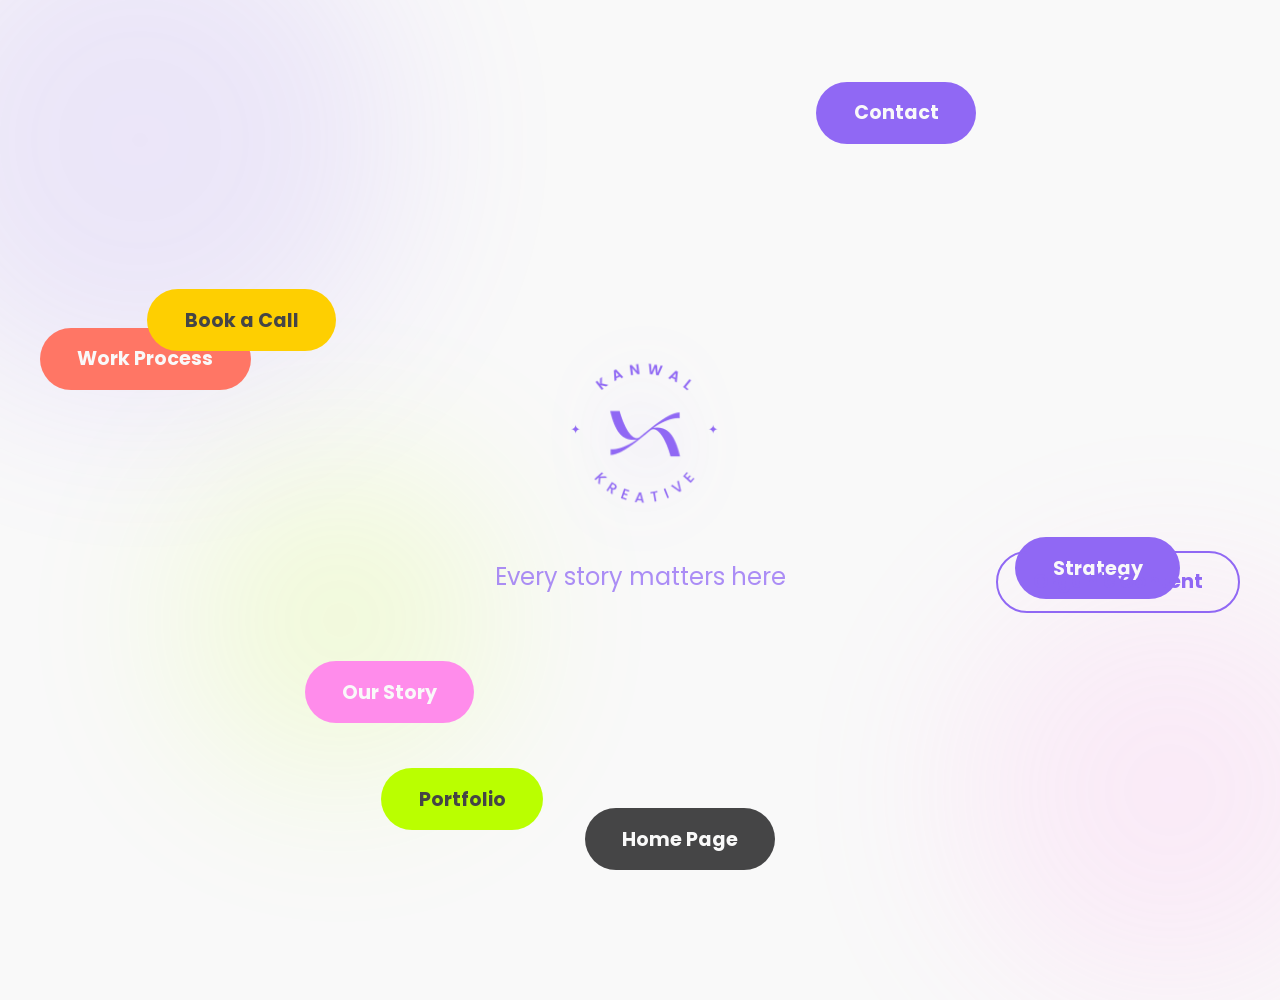
==== index.html @ f3fbecb1 "index.html" ====
<!DOCTYPE html>
<html lang="en">
<head>
  <meta charset="UTF-8" />
  <meta name="viewport" content="width=device-width, initial-scale=1.0" />
  <title>Kanwalkreative</title>
  <link rel="icon" type="image/svg+xml" href="kanwal favicon.svg">
  <link href="https://fonts.googleapis.com/css2?family=Poppins:wght@300;400;500;600&display=swap" rel="stylesheet" />
  <link rel="stylesheet" href="landing.css">
</head>
<body>

<div class="scene">
  <div class="bg-blob bg-blob-1"></div>
  <div class="bg-blob bg-blob-2"></div>
  <div class="bg-blob bg-blob-3"></div>

  <div class="center-logo">
    <img src="indexpagelogo.png" alt="Kanwalkreative" />
    <p class="tagline">Every story matters here</p>
  </div>

  <a href="strategy.html"     class="btn btn-purple"  id="btn1">Strategy</a>
  <a href="homepage.html"     class="btn btn-outline" id="btn2">Organic Content</a>
  <a href="portfolio.html"    class="btn btn-green"   id="btn3">Portfolio</a>
  <a href="story.html"        class="btn btn-pink"    id="btn4">Our Story</a>
  <a href="work-process.html" class="btn btn-orange"  id="btn5">Work Process</a>
  <a href="book-a-call.html"  class="btn btn-yellow"  id="btn6">Book a Call</a>
  <a href="homepage.html"     class="btn btn-dark"    id="btn7">Home Page</a>
  <a href="contact.html"      class="btn btn-purple"  id="btn8">Contact</a>
</div>

<script>
  const btns = Array.from(document.querySelectorAll('.btn'));
  const MIN_DIST = 130;

  const configs = [
    { rx: 0.38, ry: 0.38, speed:  0.00030, angle: 0.00 },
    { rx: 0.42, ry: 0.32, speed: -0.00026, angle: 0.78 },
    { rx: 0.36, ry: 0.42, speed:  0.00034, angle: 1.57 },
    { rx: 0.44, ry: 0.30, speed: -0.00028, angle: 2.36 },
    { rx: 0.40, ry: 0.40, speed:  0.00022, angle: 3.14 },
    { rx: 0.34, ry: 0.36, speed: -0.00032, angle: 3.93 },
    { rx: 0.46, ry: 0.34, speed:  0.00024, angle: 4.71 },
    { rx: 0.38, ry: 0.44, speed: -0.00020, angle: 5.50 },
  ];

  let lastTime = null;

  function getPos(i, w, h) {
    const cfg = configs[i];
    return {
      x: w / 2 + (w * cfg.rx) * Math.cos(cfg.angle) - btns[i].offsetWidth  / 2,
      y: h / 2 + (h * cfg.ry) * Math.sin(cfg.angle) - btns[i].offsetHeight / 2,
    };
  }

  function clamp(val, min, max) { return Math.max(min, Math.min(max, val)); }

  function animate(ts) {
    if (!lastTime) lastTime = ts;
    const dt = Math.min(ts - lastTime, 32);
    lastTime = ts;

    const w = window.innerWidth;
    const h = window.innerHeight;

    configs.forEach((c, i) => { c.angle += c.speed * dt; });

    const positions = configs.map((_, i) => getPos(i, w, h));
// Fix Home Page button at bottom center
const homeBtn = document.getElementById('btn7');
homeBtn.style.position = 'fixed';
homeBtn.style.left = 'calc(50% - ' + (homeBtn.offsetWidth/2 - 40) + 'px)';
homeBtn.style.top = 'auto';
homeBtn.style.bottom = '30px';
homeBtn.style.transform = 'none';
    btns.forEach((btn, i) => {
  if (i === 6) return;
      const x = clamp(positions[i].x, 8, w - btn.offsetWidth  - 8);
      const y = clamp(positions[i].y, 8, h - btn.offsetHeight - 8);
      btn.style.left = x + 'px';
      btn.style.top  = y + 'px';
    });

    requestAnimationFrame(animate);
  }

  requestAnimationFrame(animate);
</script>

</body>
</html>
---- landing.css ----
@font-face {
  font-family: 'Famog';
  src: url('famogdemoregular-q2mov.otf') format('opentype');
}
@font-face {
  font-family: 'Beautifully';
  src: url('Beautiful-BF67a07d54ccbeb.otf') format('opentype');
}

*, *::before, *::after { box-sizing: border-box; margin: 0; padding: 0; }

body {
  font-family: 'Poppins', sans-serif;
  background: #f9f9f9;
  width: 100vw;
  height: 100vh;
  overflow: hidden;
}

/* ── Scene ── */
.scene {
  position: relative;
  width: 100vw;
  height: 100vh;
  display: flex;
  align-items: center;
  justify-content: center;
}

/* ── Background blobs ── */
.bg-blob {
  position: absolute;
  border-radius: 50%;
  filter: blur(90px);
  opacity: 0.13;
  pointer-events: none;
  z-index: 0;
}
.bg-blob-1 {
  width: 520px; height: 520px;
  background: #9068f4;
  top: -120px; left: -120px;
  animation: driftA 14s ease-in-out infinite;
}
.bg-blob-2 {
  width: 420px; height: 420px;
  background: #ff8ceb;
  bottom: -100px; right: -100px;
  animation: driftB 17s ease-in-out infinite;
}
.bg-blob-3 {
  width: 320px; height: 320px;
  background: #baff00;
  bottom: 120px; left: 180px;
  animation: driftA 11s ease-in-out infinite reverse;
}

@keyframes driftA {
  0%,100% { transform: translate(0, 0); }
  50%      { transform: translate(40px, 30px); }
}
@keyframes driftB {
  0%,100% { transform: translate(0, 0); }
  50%      { transform: translate(-30px, 40px); }
}

/* ── Center logo ── */
.center-logo {
  position: absolute;
  z-index: 10;
  text-align: center;
  animation: popIn 0.9s cubic-bezier(0.34,1.56,0.64,1) forwards;
  pointer-events: none;
  display: flex;
  flex-direction: column;
  align-items: center;
  left: 50%;
  top: 50%;
  transform: translate(-50%, -50%);
}
.center-logo img {
  width: 250px;
  filter: drop-shadow(0 8px 28px rgba(144,104,244,0.28));
}
.tagline {
  font-family: 'Poppins', sans-serif;
  font-size: 1.5rem;
  color: #9068f4;
  margin-top: 0.2rem;
  opacity: 0.75;
  overflow: hidden;
  white-space: nowrap;
  width: 0;
  border-right: none;
  animation: typewriter 2.5s steps(25) 0.5s forwards, blink 0.7s step-end 0.5s 4;
}

@keyframes typewriter {
  from { width: 0; }
  to   { width: 100%; }
}

@keyframes blink {
  0%,100% { border-color: #9068f4; }
  50%      { border-color: transparent; }
}

/* ── Floating buttons ── */
.btn {
  position: absolute;
  text-decoration: none;
  font-family: 'Poppins', sans-serif;
  font-size: 1.2rem;
  font-weight: 700;
  padding: 0.9rem 2.2rem;
  border-radius: 100px;
  border: 2px solid transparent;
  cursor: pointer;
  white-space: nowrap;
  z-index: 5;
  transition: transform 0.25s, box-shadow 0.25s;
  animation: fadeUp 0.8s ease forwards;
  opacity: 0;
}
.btn:hover {
  transform: scale(1.15) !important;
  box-shadow: 0 8px 28px rgba(144,104,244,0.4);
  z-index: 20;
}

/* Staggered fade-in */
#btn1 { animation-delay: 0.1s; }
#btn2 { animation-delay: 0.2s; }
#btn3 { animation-delay: 0.3s; }
#btn4 { animation-delay: 0.4s; }
#btn5 { animation-delay: 0.5s; }
#btn6 { animation-delay: 0.6s; }
#btn7 { animation-delay: 0.7s; }
#btn8 { animation-delay: 0.8s; }

@keyframes fadeUp {
  from { opacity: 0; transform: translateY(16px); }
  to   { opacity: 1; transform: translateY(0);    }
}

/* ── Button colour variants ── */
.btn-purple  { background: #9068f4; color: #f9f9f9; }
.btn-outline { background: transparent; border-color: #9068f4; color: #9068f4; }
.btn-green   { background: #baff00; color: #454546; }
.btn-pink    { background: #ff8ceb; color: #f9f9f9; }
.btn-orange  { background: #ff7665; color: #f9f9f9; }
.btn-yellow  { background: #fecf01; color: #454546; }
.btn-dark    { background: #454546; color: #f9f9f9; }
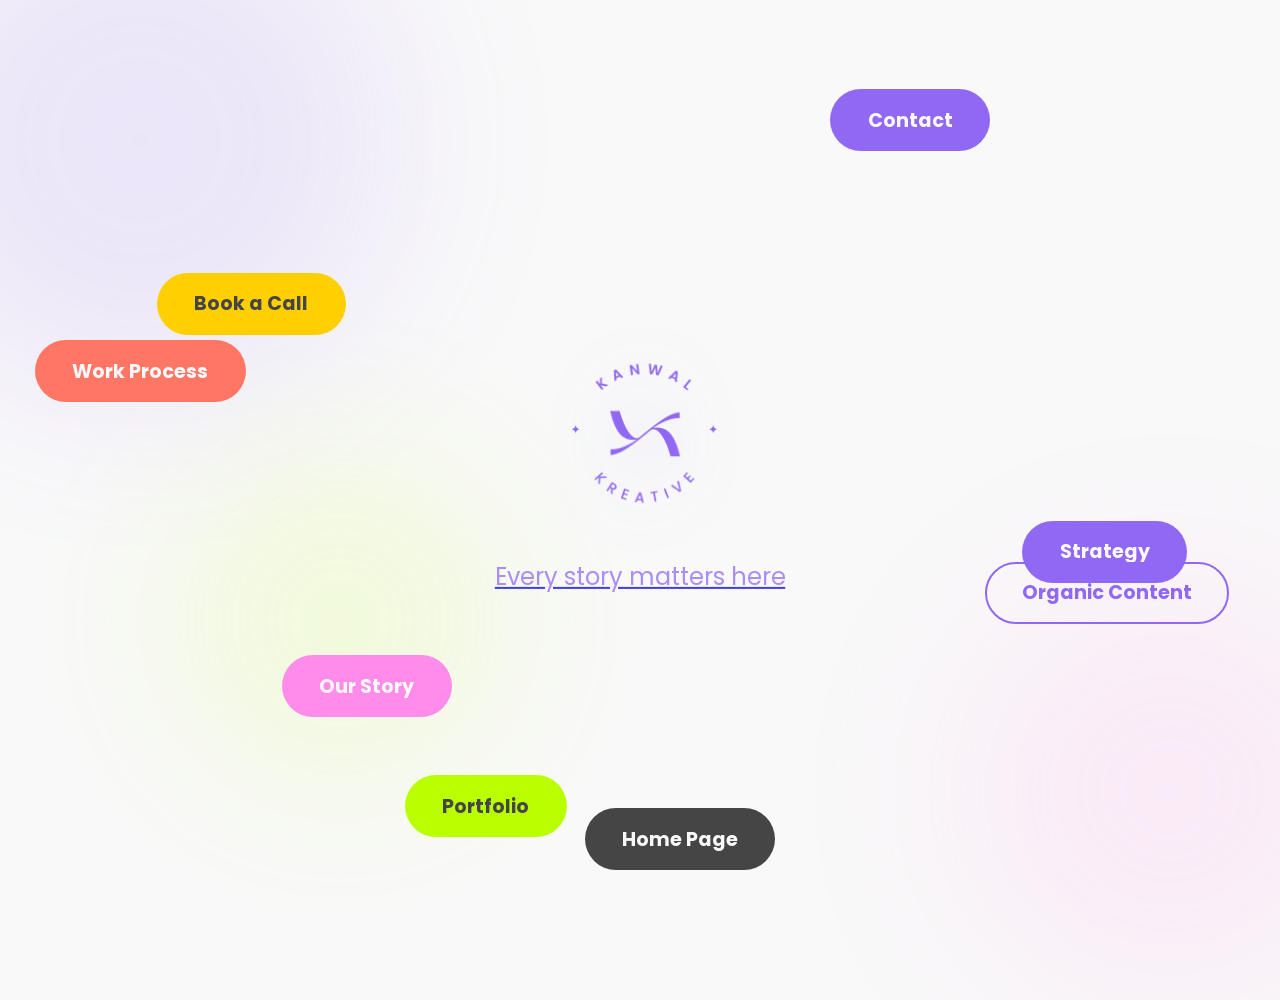
==== commit 17f1a6bc: "index.html" ====
--- a/index.html
+++ b/index.html
@@ -15,7 +15,7 @@
   <div class="bg-blob bg-blob-2"></div>
   <div class="bg-blob bg-blob-3"></div>
 
-  <div class="center-logo">
+  <a href="homepage.html" class="center-logo">
     <img src="indexpagelogo.png" alt="Kanwalkreative" />
     <p class="tagline">Every story matters here</p>
   </div>
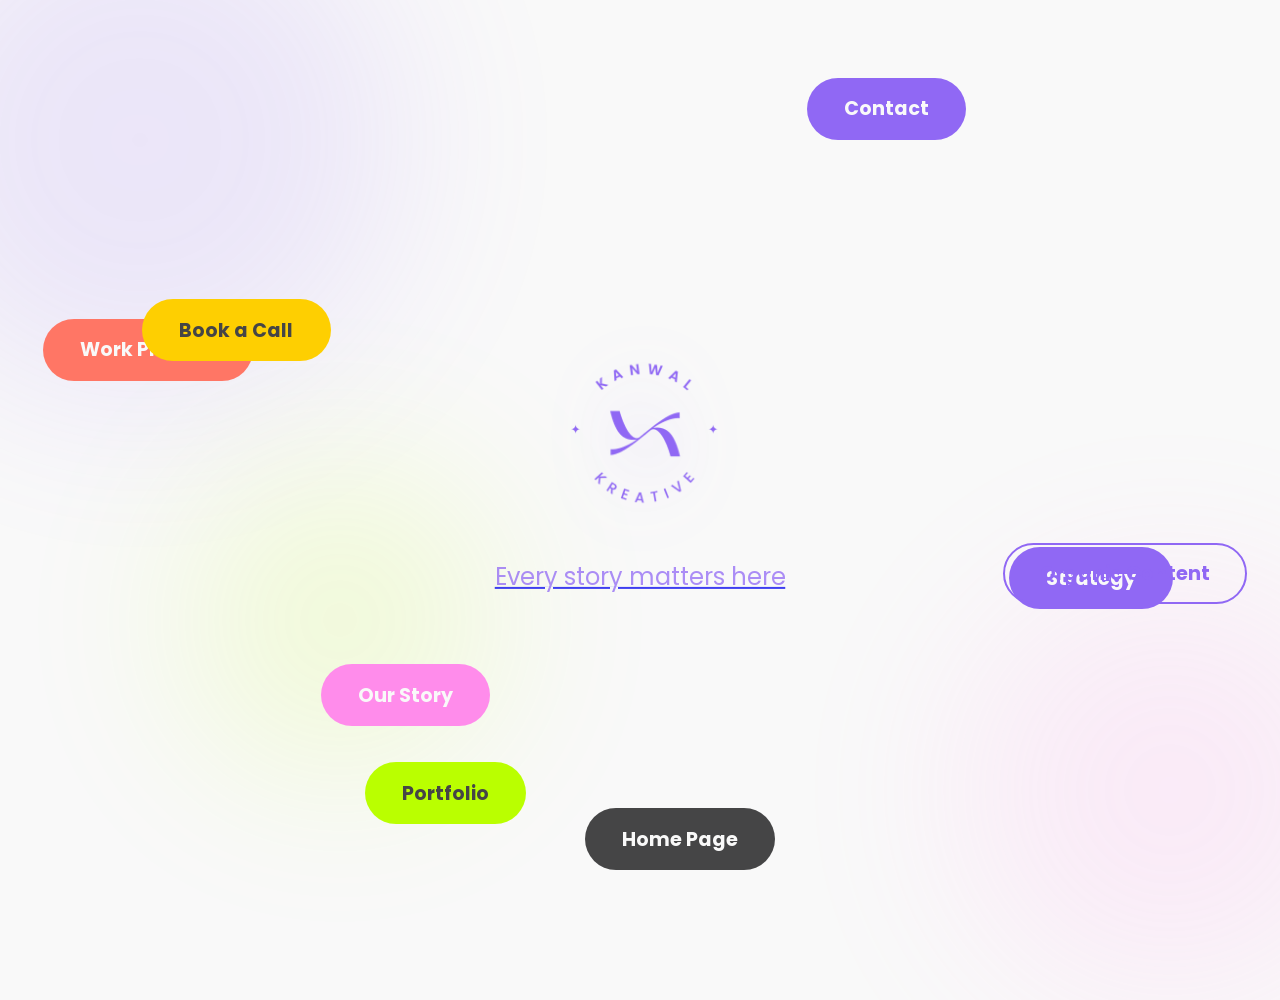
==== commit f0516dc5: "index.html" ====
--- a/index.html
+++ b/index.html
@@ -16,9 +16,9 @@
   <div class="bg-blob bg-blob-3"></div>
 
   <a href="homepage.html" class="center-logo">
-    <img src="indexpagelogo.png" alt="Kanwalkreative" />
-    <p class="tagline">Every story matters here</p>
-  </div>
+  <img src="indexpagelogo.png" alt="Kanwalkreative" />
+  <p class="tagline">Every story matters here</p>
+</a>
 
   <a href="strategy.html"     class="btn btn-purple"  id="btn1">Strategy</a>
   <a href="homepage.html"     class="btn btn-outline" id="btn2">Organic Content</a>
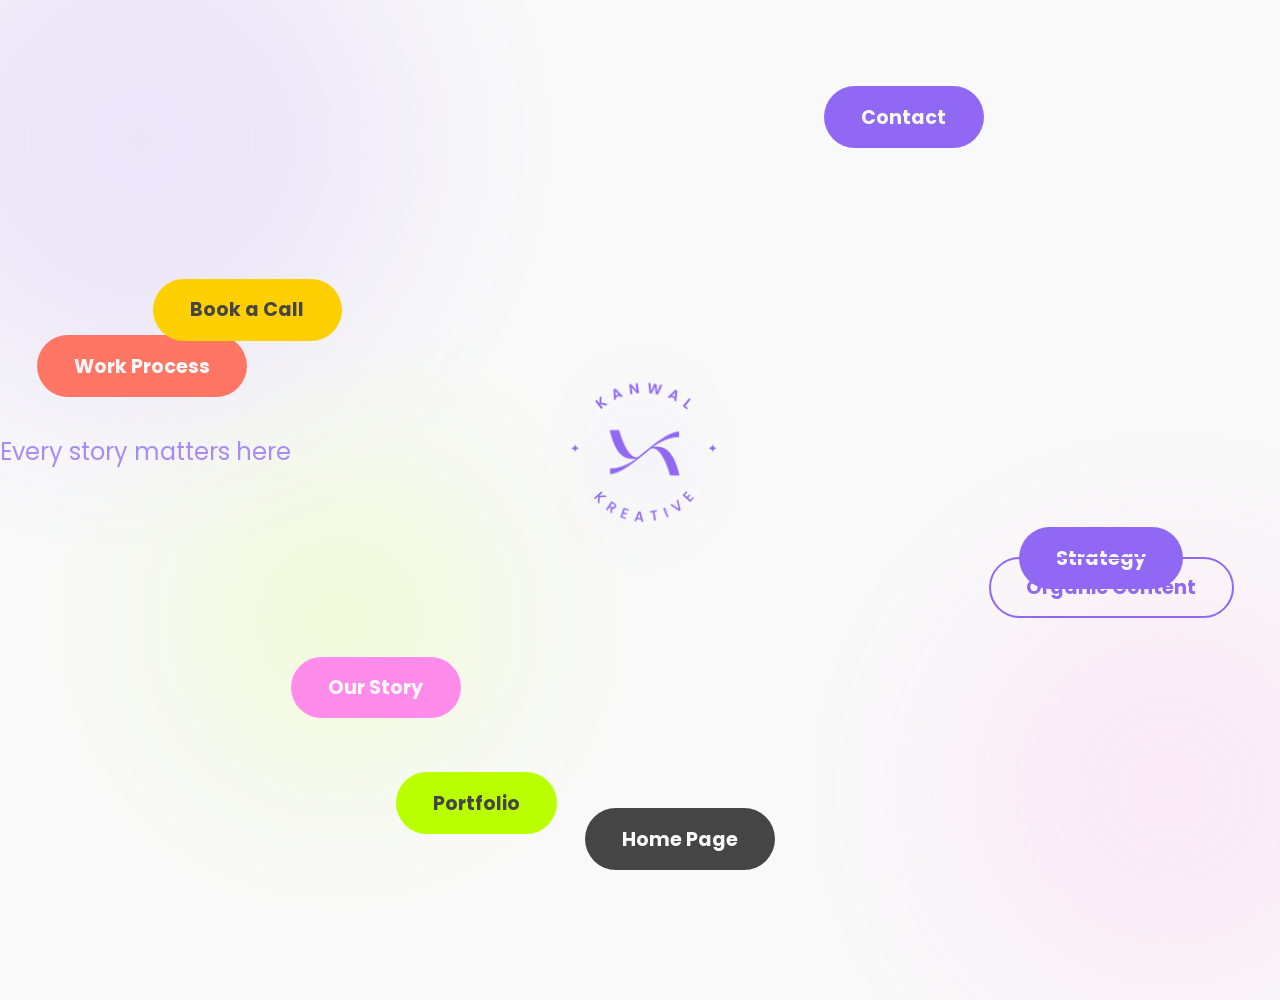
==== commit 98e32121: "index.html" ====
--- a/index.html
+++ b/index.html
@@ -17,9 +17,8 @@
 
   <a href="homepage.html" class="center-logo">
   <img src="indexpagelogo.png" alt="Kanwalkreative" />
+</a>
   <p class="tagline">Every story matters here</p>
-</a>
-
   <a href="strategy.html"     class="btn btn-purple"  id="btn1">Strategy</a>
   <a href="homepage.html"     class="btn btn-outline" id="btn2">Organic Content</a>
   <a href="portfolio.html"    class="btn btn-green"   id="btn3">Portfolio</a>
--- a/landing.css
+++ b/landing.css
@@ -92,6 +92,7 @@
   white-space: nowrap;
   width: 0;
   border-right: none;
+  text-decoration: none;
   animation: typewriter 2.5s steps(25) 0.5s forwards, blink 0.7s step-end 0.5s 4;
 }
 
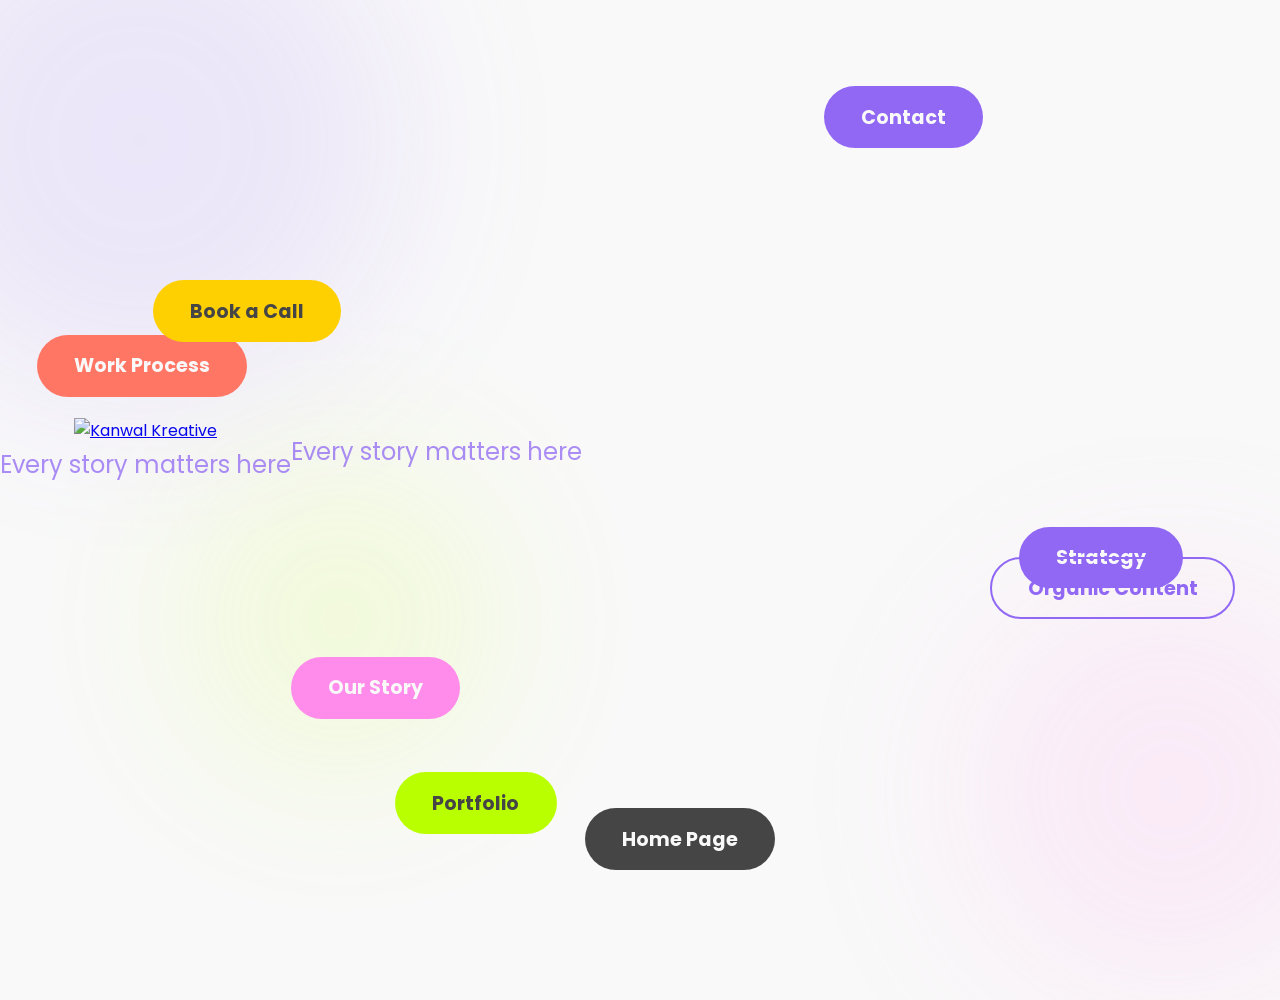
==== commit e8ecddd7: "index.html" ====
--- a/index.html
+++ b/index.html
@@ -15,9 +15,15 @@
   <div class="bg-blob bg-blob-2"></div>
   <div class="bg-blob bg-blob-3"></div>
 
-  <a href="homepage.html" class="center-logo">
-  <img src="indexpagelogo.png" alt="Kanwalkreative" />
-</a>
+  <div style="display: flex; flex-direction: column; align-items: center;">
+  
+  <a href="/">
+    <img src="your-logo.png" alt="Kanwal Kreative" />
+  </a>
+
+  <p class="tagline">Every story matters here</p>
+
+</div>
   <p class="tagline">Every story matters here</p>
   <a href="strategy.html"     class="btn btn-purple"  id="btn1">Strategy</a>
   <a href="homepage.html"     class="btn btn-outline" id="btn2">Organic Content</a>
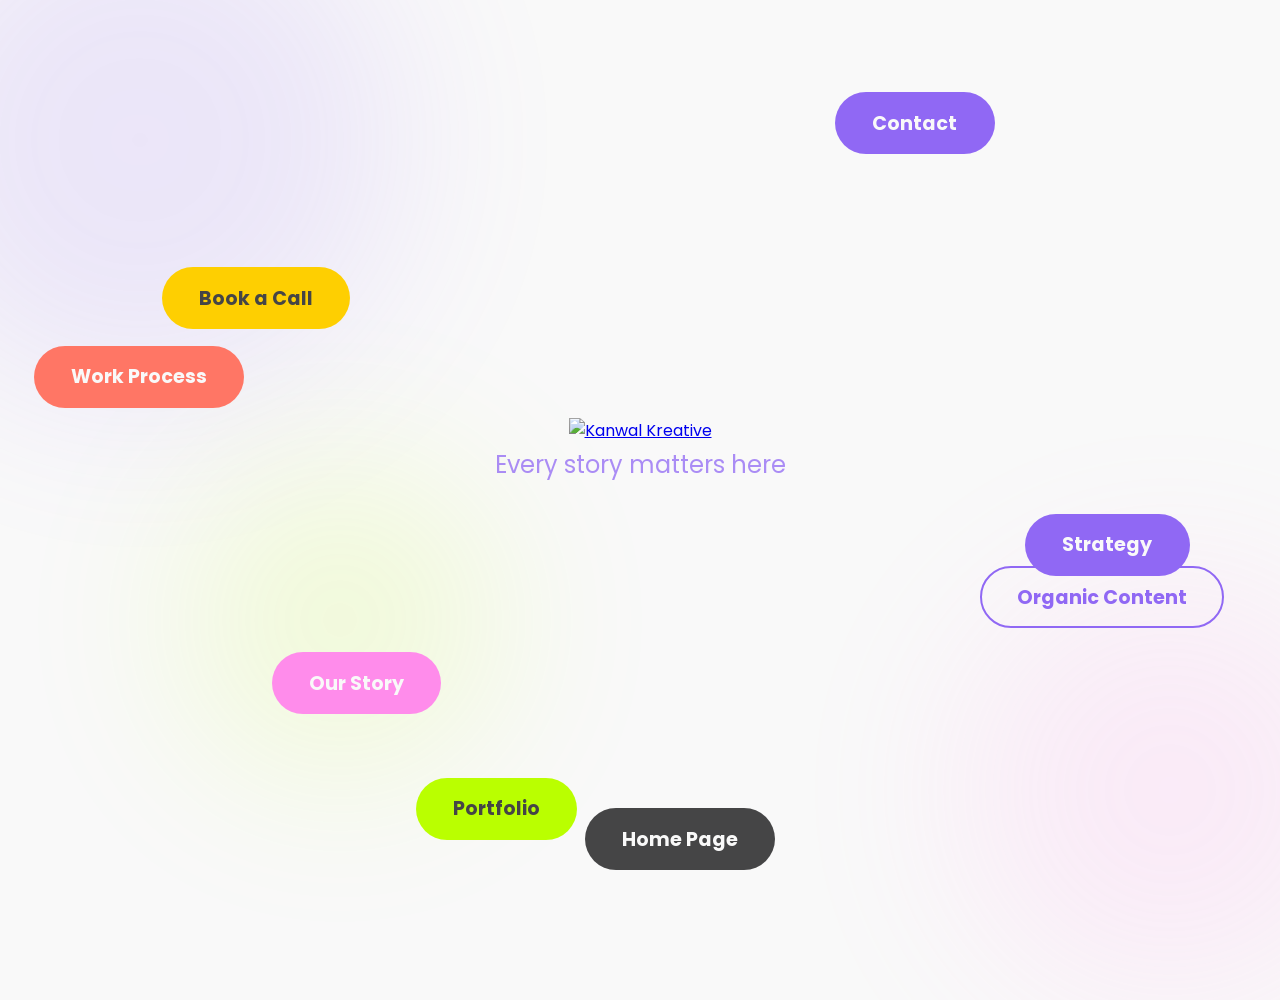
==== commit ffdc977e: "index.html" ====
--- a/index.html
+++ b/index.html
@@ -16,15 +16,11 @@
   <div class="bg-blob bg-blob-3"></div>
 
   <div style="display: flex; flex-direction: column; align-items: center;">
-  
   <a href="/">
     <img src="your-logo.png" alt="Kanwal Kreative" />
   </a>
-
-  <p class="tagline">Every story matters here</p>
-
+    <p class="tagline">Every story matters here</p>
 </div>
-  <p class="tagline">Every story matters here</p>
   <a href="strategy.html"     class="btn btn-purple"  id="btn1">Strategy</a>
   <a href="homepage.html"     class="btn btn-outline" id="btn2">Organic Content</a>
   <a href="portfolio.html"    class="btn btn-green"   id="btn3">Portfolio</a>
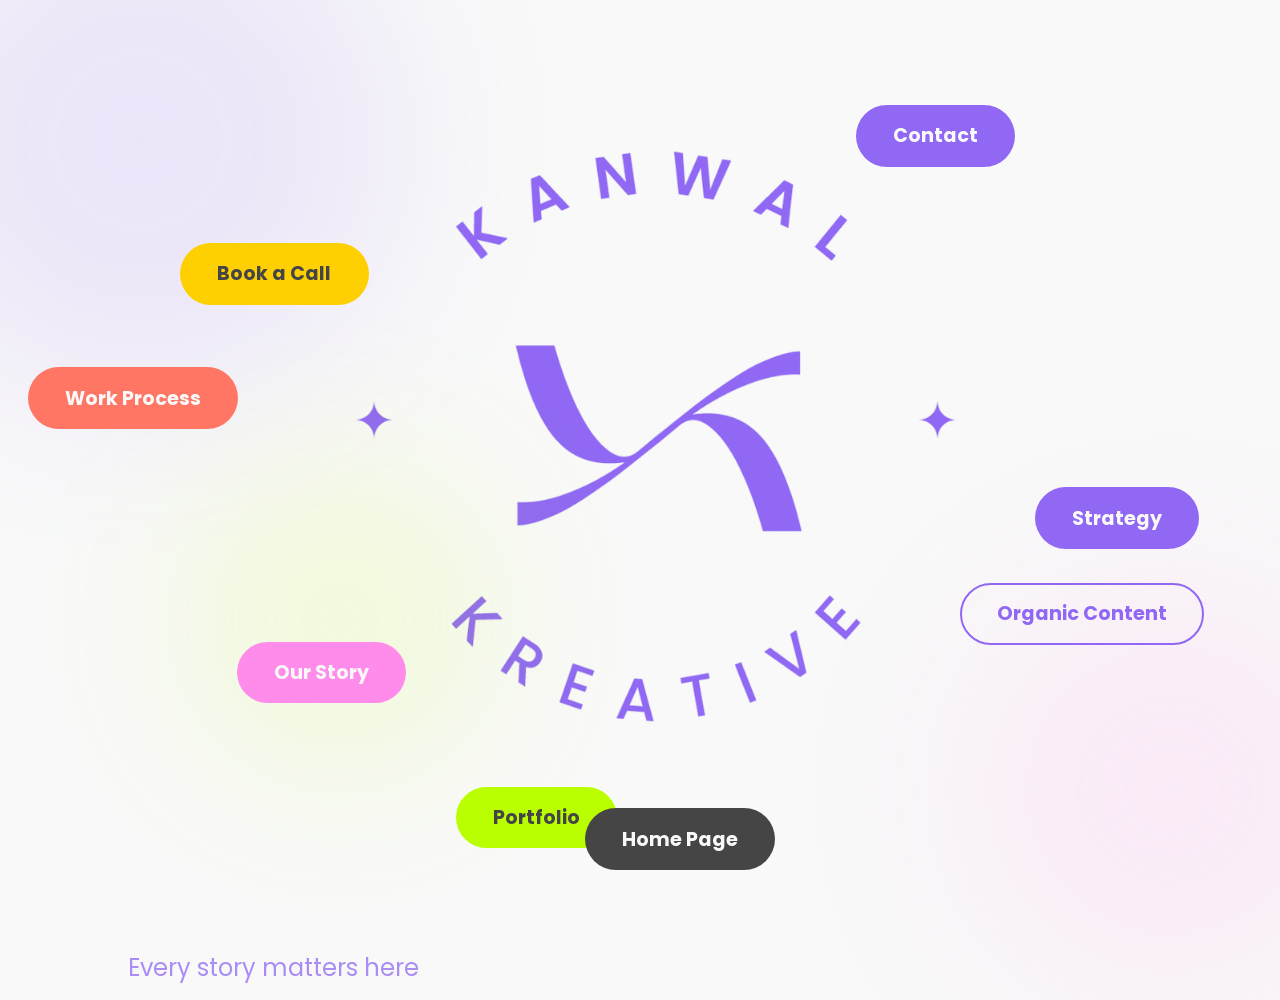
==== commit 14e9ab1d: "index.html" ====
--- a/index.html
+++ b/index.html
@@ -17,7 +17,7 @@
 
   <div style="display: flex; flex-direction: column; align-items: center;">
   <a href="/">
-    <img src="your-logo.png" alt="Kanwal Kreative" />
+    <img src="indexpagelogo.png" alt="Kanwal Kreative" />
   </a>
     <p class="tagline">Every story matters here</p>
 </div>
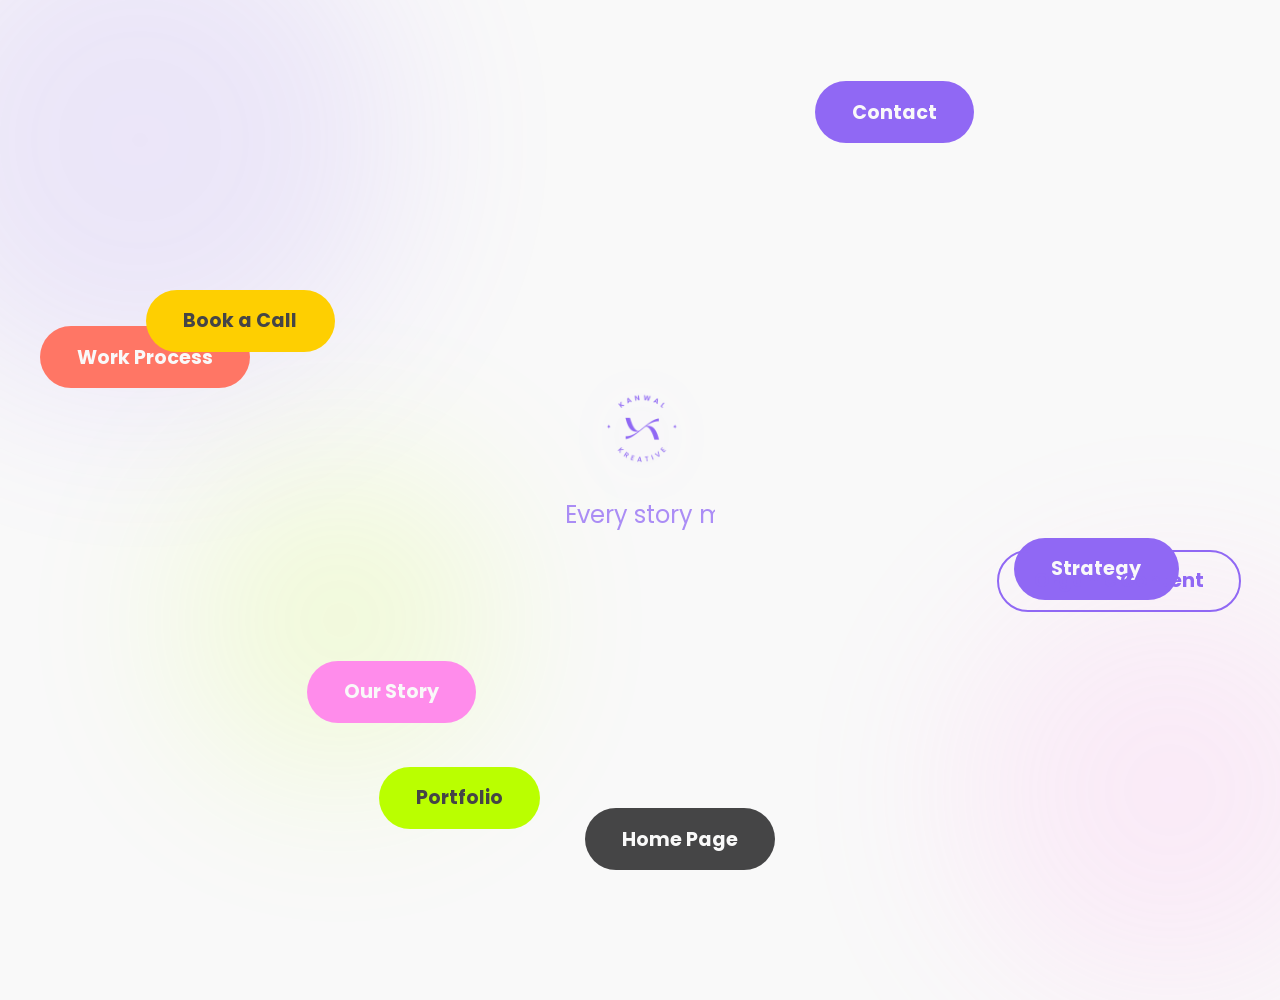
==== commit 8ec6637c: "index.html" ====
--- a/index.html
+++ b/index.html
@@ -15,7 +15,7 @@
   <div class="bg-blob bg-blob-2"></div>
   <div class="bg-blob bg-blob-3"></div>
 
-  <div style="display: flex; flex-direction: column; align-items: center;">
+  <div class="center-logo">
   <a href="/">
     <img src="indexpagelogo.png" alt="Kanwal Kreative" />
   </a>
--- a/landing.css
+++ b/landing.css
@@ -71,6 +71,7 @@
   text-align: center;
   animation: popIn 0.9s cubic-bezier(0.34,1.56,0.64,1) forwards;
   pointer-events: none;
+  width: 150px;
   display: flex;
   flex-direction: column;
   align-items: center;
@@ -79,7 +80,7 @@
   transform: translate(-50%, -50%);
 }
 .center-logo img {
-  width: 250px;
+  width: 120px;
   filter: drop-shadow(0 8px 28px rgba(144,104,244,0.28));
 }
 .tagline {
